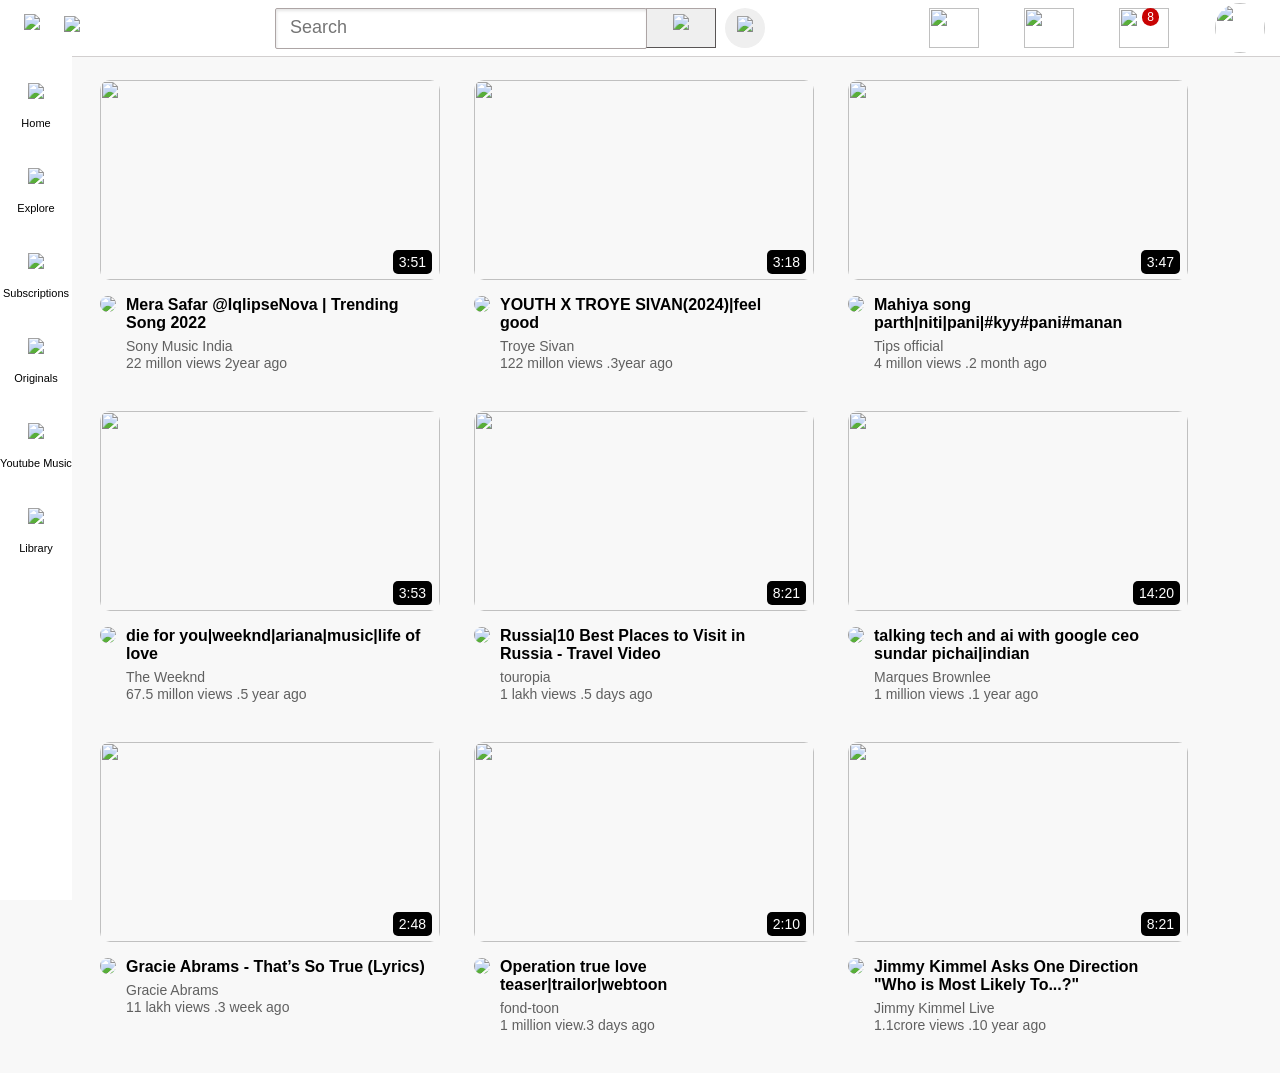
==== index.html @ d94f6aea "Rename index.html. to index.html" ====
<!DOCTYPE html>
<html>

<head>
  <title>jayshree/youtube</title>

  <link rel="stylesheet" href="youtube.css">
  <style>
    .link-video {
      color: black;
      text-decoration: none;
    }
  </style>
</head>

<body style="margin:0;
     padding-top: 80px;
     padding-left: 100px;
     padding-right: -5px;
     background-color: rgb(248, 248, 248)">
  <div class="header">
    <div class="left-header" style=";
    display: flex;
    align-items: center;">
      <img class="hamburger" src="icons/hamburger-menu.svg">
      <img class="youtube-logo" src="icons/youtube-logo.svg">
    </div>
    <div class="middle-header " style="flex: 1;">
      <input class="search-box" type="text" placeholder="Search">
      <button class="search-youbox">
        <img style="height: 28px;" src="icons/search you.svg">
        <div class="tooltip">Search</div>
      </button>
      <button class="voice-button">
        <img class="voice-icon" src="icons/voice-search-icon.svg">
        <div class="tooltip">Search with your voice</div>
      </button>
    </div>
    <div class="right-header" style="width:350px;
     display: flex;
     justify-content: space-between;
    flex-shrink: 0;
     align-items: center;
     margin-right: 0px;">
      <div class="upload-icon">
        <img class="get-button" src="icons/upload.svg">
        <div class="tooltip">Create</div>
      </div>
      <div class="app-icon">
        <img class="apps-button" src="icons/youtube-apps.svg">
        <div class="tooltip">Youtube apps</div>
      </div>
      <div class="noti-div">
        <img class="notification-button" src="icons/notifications.svg">
        <div class="num-noti-div">
          8
        </div>
        <div class="tooltip">Notifications</div>

      </div>
      <img class="id-pic" src="thumbnail/cat2.jpg">
    </div>

  </div>
  <div class="sidebar-hi">
    <div class="sidebar-box">
      <img src="icons/home.svg">
      <div class="sidebar-icon-content">Home</div>
    </div>
    <div class="sidebar-box">
      <img src="icons/explore.svg">
      <div class="sidebar-icon-content">Explore</div>

    </div>
    <div class="sidebar-box">
      <img src="icons/subscriptions.svg">
      <div class="sidebar-icon-content">Subscriptions</div>
    </div>
    <div class="sidebar-box">
      <img src="icons/originals.svg">
      <div class="sidebar-icon-content">Originals</div>

    </div>
    <div class="sidebar-box">
      <img src="icons/youtube-music.svg">
      <div class="sidebar-icon-content">Youtube Music</div>

    </div>
    <div class="sidebar-box">
      <img src="icons/library.svg">
      <div class="sidebar-icon-content">Library</div>

    </div>

  </div>

  <div class="video-grid">
    <div class="video">
      <div class="thumnail-side">
        <a class="link-video" href="https://www.youtube.com/watch?v=aYLJnasivzI&list=RDaYLJnasivzI&start_radio=1">
          <img class="thumnail-pic" src="thumbnail/merasafar.jpeg">
        </a>
        <div class="time-side">
          3:51
        </div>
      </div>
      <div class="learn">
        <div class="profile">
          <a href="https://www.youtube.com/@SonyMusicIndia">
            <img class=" profile-picture" src="profiles/soney.jpeg">
          </a>
        </div>
        <div class="content">
          <p class="video-preview">
            <a class="link-video"
              href="https://www.youtube.com/watch?v=aYLJnasivzI&list=RDaYLJnasivzI&start_radio=1">Mera Safar
              @IqlipseNova | Trending Song 2022
            </a>
          </p>
          <p class="owner">
            Sony Music India
          </p>
          <p class="views">
            22 millon views 2year ago
          </p>
        </div>
      </div>
    </div>

    <div class="video">
      <div class="thumnail-side">
        <a class="link-video" href="https://www.youtube.com/watch?v=XYAghEq5Lfw">
          <img class="thumnail-pic" src="thumbnail/trovye sivan.jpeg">
        </a>
        <div class="time-side">
          3:18
        </div>
      </div>
      <div class="learn">
        <div class="profile">
          <a href="https://www.youtube.com/channel/UCWcrr8Q9INGNp-PTCLTzc8Q">
            <img class=" profile-picture" src="profiles/profie1.jpeg"></a>
        </div>
        <div class="content">
          <p class="video-preview">
            <a class="link-video" href="https://www.youtube.com/watch?v=XYAghEq5Lfw">
              YOUTH X TROYE SIVAN(2024)|feel good
            </a>
          </p>
          <p class="owner">
            Troye Sivan
          </p>
          <p class="views">
            122 millon views .3year ago
          </p>
        </div>
      </div>


    </div>

    <div class="video">
      <div class="thumnail-side">
        <a class="link-video" href="https://www.youtube.com/watch?v=uImq3qjdFd4">
          <img class="thumnail-pic" src="thumbnail/mahiya.jpeg">
        </a>
        <div class="time-side">
          3:47
        </div>
      </div>
      <div class="learn">
        <div class="profile">
          <a href="https://www.youtube.com/@tipsofficial">
            <img class=" profile-picture" src="profiles/tips.jpeg"></a>
        </div>
        <div class="content">
          <p class="video-preview">
            <a class="link-video" href="https://www.youtube.com/watch?v=uImq3qjdFd4">
              Mahiya song parth|niti|pani|#kyy#pani#manan
            </a>
          </p>
          <p class="owner">
            Tips official
          </p>
          <p class="views">
            4 millon views .2 month ago
          </p>
        </div>
      </div>


    </div>
  </div>
  <div class="video">
    <div class="thumnail-side">
      <a class="link-video" href="https://www.youtube.com/watch?v=YQ-qToZUybM">
        <img class="thumnail-pic" src="thumbnail/dieforyou.jpg">
      </a>
      <div class="time-side">
        3:53
      </div>
    </div>
    <div class="learn">
      <div class="profile">
        <a href="https://www.youtube.com/channel/UC0WP5P-ufpRfjbNrmOWwLBQ">
          <img class=" profile-picture" src="profiles/weekend.jpeg">
        </a>
      </div>
      <div class="content">
        <p class="video-preview">
          <a class="link-video" href="https://www.youtube.com/watch?v=YQ-qToZUybM">
            die for you|weeknd|ariana|music|life of love</a>
        </p>
        <p class="owner">
          The Weeknd
        </p>
        <p class="views">
          67.5 millon views .5 year ago
        </p>
      </div>
    </div>


  </div>
  </div>

  <div class="video">
    <div class="thumnail-side">
      <a class="link-video" href="https://www.youtube.com/watch?v=YrNxPr4PKQo">
        <img class="thumnail-pic" src="thumbnail/russia.jpeg">
        <div class="time-side">
          8:21
        </div>
    </div>
    <div class="learn">
      <div class="profile">
        <a href="https://www.youtube.com/@touropia">
          <img class=" profile-picture" src="profiles/rome.jpeg"></a>
      </div>
      <div class="content">
        <p class="video-preview">
          <a class="link-video" href="https://www.youtube.com/watch?v=YrNxPr4PKQo">
            Russia|10 Best Places to Visit in Russia - Travel Video</a>
        </p>
        <p class="owner">
          touropia
        </p>
        <p class="views">
          1 lakh views .5 days ago
        </p>
      </div>
    </div>
  </div>
  </div>
  <div class="video">
    <div class="thumnail-side">
      <a class="link-video" href="https://www.youtube.com/watch?v=n2RNcPRtAiY">
        <img class="thumnail-pic" src="thumbnail/sundarpi.webp">
      </a>
      <div class="time-side">
        14:20

      </div>
    </div>
    <div class="learn">
      <div class="profile">
        <a href="https://www.youtube.com/@mkbhd">
          <img class=" profile-picture" src="profiles/marques.jpeg">
        </a>
      </div>
      <div class="content">
        <p class="video-preview">
          <a class="link-video" href="https://www.youtube.com/watch?v=n2RNcPRtAiY">
            talking tech and ai with google ceo sundar pichai|indian</a>

        </p>
        <p class="owner">
          Marques Brownlee
        </p>
        <p class="views">
          1 million views .1 year ago
        </p>
      </div>
    </div>
  </div>
  </div>
  </div>
  <div class="video">
    <div class="thumnail-side">
      <a class="link-video" href="https://www.youtube.com/watch?v=9zctVgA2ZkY">
        <img class=" thumnail-pic" src="thumbnail/thatstrue.jpeg"></a>
      <div class="time-side">
        2:48
      </div>
    </div>
    <div class="learn">
      <div class="profile">
        <a href="https://www.youtube.com/channel/UCwXDwwxNVRXPcPk7ABkakdA">
          <img class=" profile-picture" src="profiles/truepic.jpeg"></a>
      </div>
      <div class="content">
        <p class="video-preview">
          <a class="link-video" href="https://www.youtube.com/watch?v=9zctVgA2ZkY">
            Gracie Abrams - That’s So True (Lyrics)</a>
        </p>
        <p class="owner">
          Gracie Abrams
        </p>
        <p class="views">
          11 lakh views .3 week ago
        </p>
      </div>
    </div>
  </div>
  </div>
  <div class="video">
    <div class="thumnail-side">
      <a class="link-video" href="https://www.youtube.com/watch?v=WqrXylZC1c0">
        <img class="thumnail-pic" src="thumbnail/webtoon.jpeg"></a>
      <div class="time-side">
        2:10
      </div>
    </div>
    <div class="learn">
      <div class="profile">
        <a href="https://www.youtube.com/@MalleableTimeline">
          <img class=" profile-picture" src="profiles/anime.jpeg"></a>
      </div>
      <div class="content">
        <p class="video-preview">
          <a class="link-video" href="https://www.youtube.com/watch?v=WqrXylZC1c0">
            Operation true love teaser|trailor|webtoon</a>
        </p>
        <p class="owner">
          fond-toon
        </p>
        <p class="views">
          1 million view.3 days ago
        </p>
      </div>
    </div>
  </div>
  </div>
  <div class="video">
    <div class="thumnail-side">
      <a class="link-video" href="https://www.youtube.com/watch?v=4bzuMm0VN2o">
        <img class="thumnail-pic" src="thumbnail/onedir.jpeg"></a>
      <div class="time-side">
        8:21
      </div>
    </div>
    <div class="learn">
      <div class="profile">
        <a href="https://www.youtube.com/@JimmyKimmelLive">
          <img class=" profile-picture" src="profiles/jimmy.jpeg"></a>
      </div>
      <div class="content">
        <p class="video-preview">
          <a class="link-video" href="https://www.youtube.com/watch?v=4bzuMm0VN2o">
            Jimmy Kimmel Asks One Direction "Who is Most Likely To...?"</a>
        </p>
        <p class="owner">
          Jimmy Kimmel Live
        </p>
        <p class="views">
          1.1crore views .10 year ago
        </p>
      </div>
    </div>
  </div>
  </div>
---- youtube.css ----
.p {
  margin-top: 0px;
  margin-bottom: 0px;
}


.search-box {
  display: block;
  height: 37px;
  width: 0;
  flex: 1;
  border-radius: 2px;
  border-color: rgb(173, 165, 165);
  border-width: 1px;
  padding-left: 14px;
  border-style: solid;
  padding-right: 14px;
  box-shadow: inset 1px 2px 3px rgba(0, 0, 0, 0.1);
}

.search-box::placeholder {

  font-family: Arial, Helvetica, sans-serif;
  font-size: 18px;
}

.thumnail-pic {
  display: inline-block;
  width: 100%;
  height: 200px;
  border-radius: 10px;
  transition: border-radius 0.4s;
}

.thumnail-pic:hover {
  border-radius: 1px;
}

.video-preview {
  font-family: Arial;
  font-size: medium;
  font-weight: bold;
  width: 300px;
  margin-top: 0px;

}

.video {
  display: inline-block;
  margin-right: 30px;
  vertical-align: top;
  margin-bottom: 40px;
  width: 340px;
  cursor: pointer;
}

.profile {
  display: inline-block;
  vertical-align: top;
}

.content {
  display: inline-block;
  padding-left: 10px;
}

.profile-picture {
  width: 46px;
  border-radius: 38px;
}

.learn {
  margin-top: 12px;
  display: flex;
  flex-direction: row;


}


.owner {
  font-size: 14px;
  font-family: Arial;
  color: rgb(96, 96, 96);
  margin-top: -10px;
  margin-bottom: 1px;
}

.views {
  font-size: 14px;
  font-family: Arial;
  color: rgb(96, 96, 96);
  margin-top: 0px;
  margin-bottom: 0px;
}
}

.owner {
  margin-bottom: 4px;
}

.header {
  display: flex;
  flex-direction: row;
  height: 56px;
  justify-content: space-between;
  margin-bottom: 20px;
  position: fixed;
  top: 0;
  left: 0;
  right: 0;
  background-color: white;
  border-bottom-width: 1px;
  border-bottom-color: rgb(210, 207, 207);
  border-bottom-style: solid;
  z-index: 100;
  flex: 1;
}

.middle-header {
  margin-left: 70px;
  margin-right: 30px;
  max-width: 500px;
  display: flex;
  align-items: center;
  justify-content: center;
}

.sidebar-hi {
  background-color: white;
  position: fixed;
  top: 56px;
  bottom: 0px;
  left: 0px;
  width: 72px;
  z-index: 200;
  padding-top: 7px;


}

.hamburger {
  height: 28px;
  margin-left: 24px;
  margin-right: 24px;
}

.youtube-logo {
  height: 24px;
}

.search-youbox,
.voice-button,
.upload-icon,
.app-icon,
.noti-div {
  height: 40px;
  width: 70px;
  border-width: 1px;
  border-color: rgb(173, 165, 165);
  margin-left: -1px;
  margin-right: 10px;
  position: relative;
  display: flex;
  justify-content: center;
  align-items: center;
}

.search-youbox .tooltip,
.voice-button .tooltip,
.upload-icon .tooltip,
.app-icon .tooltip,
.noti-div .tooltip {
  position: absolute;
  bottom: -33px;
  background-color: rgb(120, 119, 119);
  color: white;
  font-size: 14px;
  font-family: Arial, Helvetica, sans-serif;
  border-radius: 4px;
  padding-left: 8px;
  padding-right: 8px;
  padding-top: 6px;
  padding-bottom: 6px;
  opacity: 0;
  pointer-events: none;
  white-space: nowrap;
}

.search-youbox:hover .tooltip,
.voice-button:hover .tooltip,
.upload-icon:hover .tooltip,
.app-icon:hover .tooltip,
.noti-div:hover .tooltip {
  opacity: 1;
}

.voice-button {
  height: 40px;
  width: 40px;
  border-radius: 20px;
  border: none;
}

.voice-icon {
  height: 28px;
  margin-top: 4px;
}

.get-button {
  height: 40px;
  width: 50px;
  margin-right: 20px;
  border: none;
}

.apps-button {
  height: 40px;
  width: 50px;
  margin-right: 20px;

}

.notification-button {
  height: 40px;
  width: 50px;
  margin-right: 20px;


}

.id-pic {
  height: 50px;
  width: 50px;
  border-radius: 25px;
  margin-right: 15px;
}

.thumnail-side {
  position: relative;
}

.time-side {
  position: absolute;
  background-color: black;
  color: white;
  border-radius: 5px;
  bottom: 10px;
  right: 8px;
  font-family: Arial, Helvetica, sans-serif;
  font-size: 14px;
  font-weight: 500px;
  padding-left: 6px;
  padding-right: 6px;
  padding-top: 4px;
  padding-bottom: 4px;
}

.noti-div {
  position: relative;
}

.num-noti-div {
  position: absolute;
  background-color: rgb(201, 3, 3);
  color: white;
  top: 0px;
  right: 30px;
  padding-left: 5px;
  padding-right: 5px;
  padding-top: 2px;
  padding-bottom: 2px;
  font-size: 12px;
  font-family: Arial, Helvetica, sans-serif;
  border-radius: 16px;
}

.sidebar-box {
  height: 85px;
  background-color: white;
  display: flex;
  flex-direction: column;
  justify-content: center;
  align-items: center;
}

.sidebar-box:hover {
  background-color: lightgray;
  cursor: pointer;
}

.sidebar-box img {
  height: 30px;
}

.sidebar-icon-content {
  font-size: 11px;
  font-weight: 540;
  font-family: Arial, Helvetica, sans-serif;
  margin-top: 4px;
}
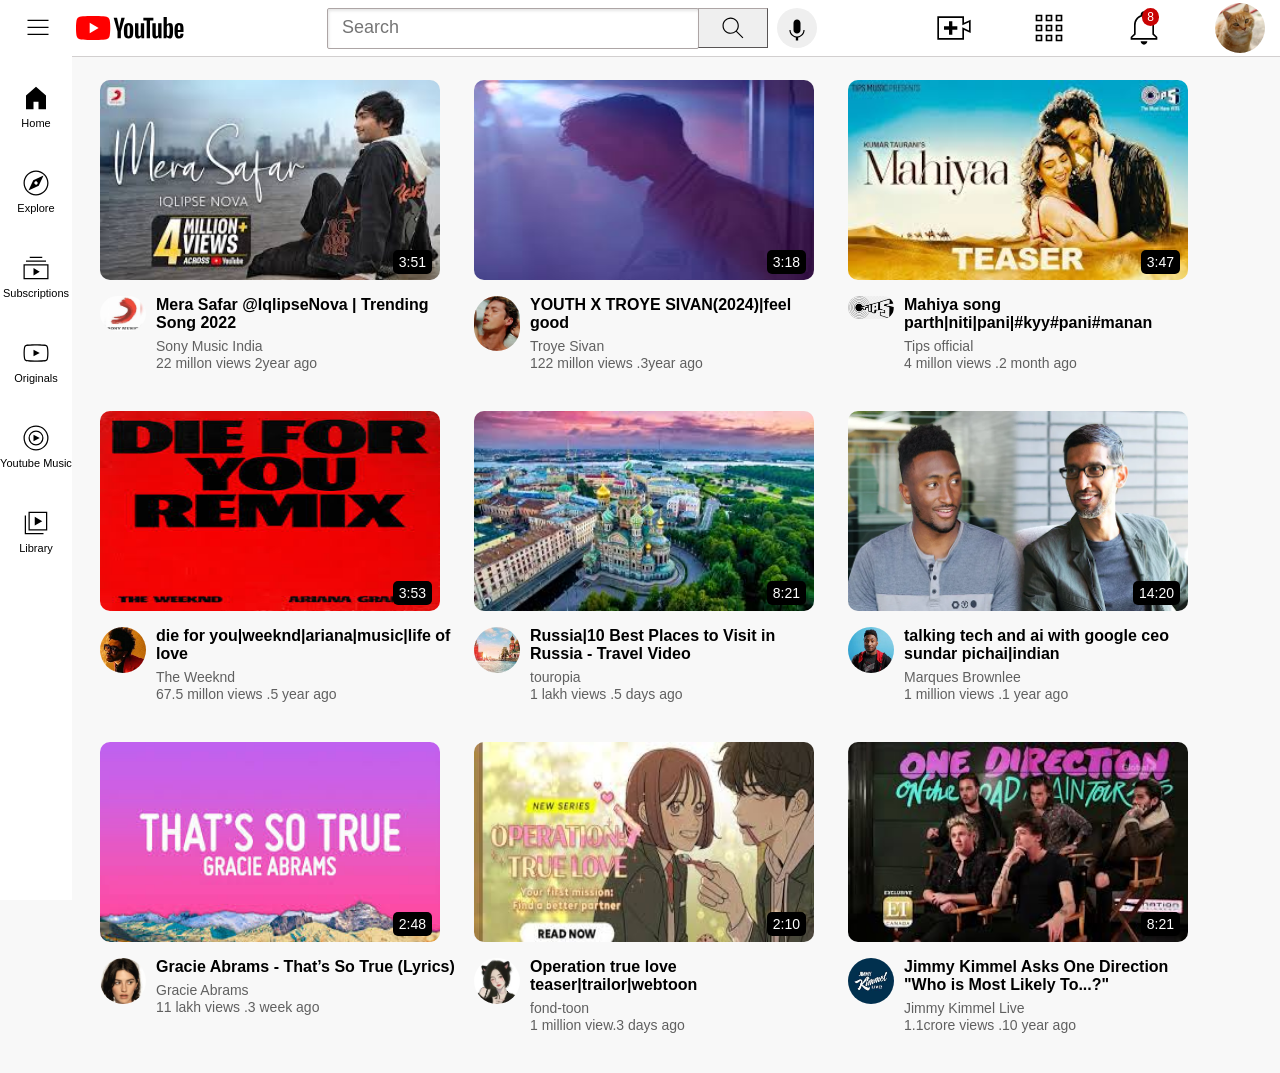
==== commit a142a9eb: "Rename index.html.html to index.html" ====
--- a/index.html
+++ b/index.html
@@ -1,371 +1,371 @@
-<!DOCTYPE html>
-<html>
-
-<head>
-  <title>jayshree/youtube</title>
-
-  <link rel="stylesheet" href="youtube.css">
-  <style>
-    .link-video {
-      color: black;
-      text-decoration: none;
-    }
-  </style>
-</head>
-
-<body style="margin:0;
-     padding-top: 80px;
-     padding-left: 100px;
-     padding-right: -5px;
-     background-color: rgb(248, 248, 248)">
-  <div class="header">
-    <div class="left-header" style=";
-    display: flex;
-    align-items: center;">
-      <img class="hamburger" src="icons/hamburger-menu.svg">
-      <img class="youtube-logo" src="icons/youtube-logo.svg">
-    </div>
-    <div class="middle-header " style="flex: 1;">
-      <input class="search-box" type="text" placeholder="Search">
-      <button class="search-youbox">
-        <img style="height: 28px;" src="icons/search you.svg">
-        <div class="tooltip">Search</div>
-      </button>
-      <button class="voice-button">
-        <img class="voice-icon" src="icons/voice-search-icon.svg">
-        <div class="tooltip">Search with your voice</div>
-      </button>
-    </div>
-    <div class="right-header" style="width:350px;
-     display: flex;
-     justify-content: space-between;
-    flex-shrink: 0;
-     align-items: center;
-     margin-right: 0px;">
-      <div class="upload-icon">
-        <img class="get-button" src="icons/upload.svg">
-        <div class="tooltip">Create</div>
-      </div>
-      <div class="app-icon">
-        <img class="apps-button" src="icons/youtube-apps.svg">
-        <div class="tooltip">Youtube apps</div>
-      </div>
-      <div class="noti-div">
-        <img class="notification-button" src="icons/notifications.svg">
-        <div class="num-noti-div">
-          8
-        </div>
-        <div class="tooltip">Notifications</div>
-
-      </div>
-      <img class="id-pic" src="thumbnail/cat2.jpg">
-    </div>
-
-  </div>
-  <div class="sidebar-hi">
-    <div class="sidebar-box">
-      <img src="icons/home.svg">
-      <div class="sidebar-icon-content">Home</div>
-    </div>
-    <div class="sidebar-box">
-      <img src="icons/explore.svg">
-      <div class="sidebar-icon-content">Explore</div>
-
-    </div>
-    <div class="sidebar-box">
-      <img src="icons/subscriptions.svg">
-      <div class="sidebar-icon-content">Subscriptions</div>
-    </div>
-    <div class="sidebar-box">
-      <img src="icons/originals.svg">
-      <div class="sidebar-icon-content">Originals</div>
-
-    </div>
-    <div class="sidebar-box">
-      <img src="icons/youtube-music.svg">
-      <div class="sidebar-icon-content">Youtube Music</div>
-
-    </div>
-    <div class="sidebar-box">
-      <img src="icons/library.svg">
-      <div class="sidebar-icon-content">Library</div>
-
-    </div>
-
-  </div>
-
-  <div class="video-grid">
-    <div class="video">
-      <div class="thumnail-side">
-        <a class="link-video" href="https://www.youtube.com/watch?v=aYLJnasivzI&list=RDaYLJnasivzI&start_radio=1">
-          <img class="thumnail-pic" src="thumbnail/merasafar.jpeg">
-        </a>
-        <div class="time-side">
-          3:51
-        </div>
-      </div>
-      <div class="learn">
-        <div class="profile">
-          <a href="https://www.youtube.com/@SonyMusicIndia">
-            <img class=" profile-picture" src="profiles/soney.jpeg">
-          </a>
-        </div>
-        <div class="content">
-          <p class="video-preview">
-            <a class="link-video"
-              href="https://www.youtube.com/watch?v=aYLJnasivzI&list=RDaYLJnasivzI&start_radio=1">Mera Safar
-              @IqlipseNova | Trending Song 2022
-            </a>
-          </p>
-          <p class="owner">
-            Sony Music India
-          </p>
-          <p class="views">
-            22 millon views 2year ago
-          </p>
-        </div>
-      </div>
-    </div>
-
-    <div class="video">
-      <div class="thumnail-side">
-        <a class="link-video" href="https://www.youtube.com/watch?v=XYAghEq5Lfw">
-          <img class="thumnail-pic" src="thumbnail/trovye sivan.jpeg">
-        </a>
-        <div class="time-side">
-          3:18
-        </div>
-      </div>
-      <div class="learn">
-        <div class="profile">
-          <a href="https://www.youtube.com/channel/UCWcrr8Q9INGNp-PTCLTzc8Q">
-            <img class=" profile-picture" src="profiles/profie1.jpeg"></a>
-        </div>
-        <div class="content">
-          <p class="video-preview">
-            <a class="link-video" href="https://www.youtube.com/watch?v=XYAghEq5Lfw">
-              YOUTH X TROYE SIVAN(2024)|feel good
-            </a>
-          </p>
-          <p class="owner">
-            Troye Sivan
-          </p>
-          <p class="views">
-            122 millon views .3year ago
-          </p>
-        </div>
-      </div>
-
-
-    </div>
-
-    <div class="video">
-      <div class="thumnail-side">
-        <a class="link-video" href="https://www.youtube.com/watch?v=uImq3qjdFd4">
-          <img class="thumnail-pic" src="thumbnail/mahiya.jpeg">
-        </a>
-        <div class="time-side">
-          3:47
-        </div>
-      </div>
-      <div class="learn">
-        <div class="profile">
-          <a href="https://www.youtube.com/@tipsofficial">
-            <img class=" profile-picture" src="profiles/tips.jpeg"></a>
-        </div>
-        <div class="content">
-          <p class="video-preview">
-            <a class="link-video" href="https://www.youtube.com/watch?v=uImq3qjdFd4">
-              Mahiya song parth|niti|pani|#kyy#pani#manan
-            </a>
-          </p>
-          <p class="owner">
-            Tips official
-          </p>
-          <p class="views">
-            4 millon views .2 month ago
-          </p>
-        </div>
-      </div>
-
-
-    </div>
-  </div>
-  <div class="video">
-    <div class="thumnail-side">
-      <a class="link-video" href="https://www.youtube.com/watch?v=YQ-qToZUybM">
-        <img class="thumnail-pic" src="thumbnail/dieforyou.jpg">
-      </a>
-      <div class="time-side">
-        3:53
-      </div>
-    </div>
-    <div class="learn">
-      <div class="profile">
-        <a href="https://www.youtube.com/channel/UC0WP5P-ufpRfjbNrmOWwLBQ">
-          <img class=" profile-picture" src="profiles/weekend.jpeg">
-        </a>
-      </div>
-      <div class="content">
-        <p class="video-preview">
-          <a class="link-video" href="https://www.youtube.com/watch?v=YQ-qToZUybM">
-            die for you|weeknd|ariana|music|life of love</a>
-        </p>
-        <p class="owner">
-          The Weeknd
-        </p>
-        <p class="views">
-          67.5 millon views .5 year ago
-        </p>
-      </div>
-    </div>
-
-
-  </div>
-  </div>
-
-  <div class="video">
-    <div class="thumnail-side">
-      <a class="link-video" href="https://www.youtube.com/watch?v=YrNxPr4PKQo">
-        <img class="thumnail-pic" src="thumbnail/russia.jpeg">
-        <div class="time-side">
-          8:21
-        </div>
-    </div>
-    <div class="learn">
-      <div class="profile">
-        <a href="https://www.youtube.com/@touropia">
-          <img class=" profile-picture" src="profiles/rome.jpeg"></a>
-      </div>
-      <div class="content">
-        <p class="video-preview">
-          <a class="link-video" href="https://www.youtube.com/watch?v=YrNxPr4PKQo">
-            Russia|10 Best Places to Visit in Russia - Travel Video</a>
-        </p>
-        <p class="owner">
-          touropia
-        </p>
-        <p class="views">
-          1 lakh views .5 days ago
-        </p>
-      </div>
-    </div>
-  </div>
-  </div>
-  <div class="video">
-    <div class="thumnail-side">
-      <a class="link-video" href="https://www.youtube.com/watch?v=n2RNcPRtAiY">
-        <img class="thumnail-pic" src="thumbnail/sundarpi.webp">
-      </a>
-      <div class="time-side">
-        14:20
-
-      </div>
-    </div>
-    <div class="learn">
-      <div class="profile">
-        <a href="https://www.youtube.com/@mkbhd">
-          <img class=" profile-picture" src="profiles/marques.jpeg">
-        </a>
-      </div>
-      <div class="content">
-        <p class="video-preview">
-          <a class="link-video" href="https://www.youtube.com/watch?v=n2RNcPRtAiY">
-            talking tech and ai with google ceo sundar pichai|indian</a>
-
-        </p>
-        <p class="owner">
-          Marques Brownlee
-        </p>
-        <p class="views">
-          1 million views .1 year ago
-        </p>
-      </div>
-    </div>
-  </div>
-  </div>
-  </div>
-  <div class="video">
-    <div class="thumnail-side">
-      <a class="link-video" href="https://www.youtube.com/watch?v=9zctVgA2ZkY">
-        <img class=" thumnail-pic" src="thumbnail/thatstrue.jpeg"></a>
-      <div class="time-side">
-        2:48
-      </div>
-    </div>
-    <div class="learn">
-      <div class="profile">
-        <a href="https://www.youtube.com/channel/UCwXDwwxNVRXPcPk7ABkakdA">
-          <img class=" profile-picture" src="profiles/truepic.jpeg"></a>
-      </div>
-      <div class="content">
-        <p class="video-preview">
-          <a class="link-video" href="https://www.youtube.com/watch?v=9zctVgA2ZkY">
-            Gracie Abrams - That’s So True (Lyrics)</a>
-        </p>
-        <p class="owner">
-          Gracie Abrams
-        </p>
-        <p class="views">
-          11 lakh views .3 week ago
-        </p>
-      </div>
-    </div>
-  </div>
-  </div>
-  <div class="video">
-    <div class="thumnail-side">
-      <a class="link-video" href="https://www.youtube.com/watch?v=WqrXylZC1c0">
-        <img class="thumnail-pic" src="thumbnail/webtoon.jpeg"></a>
-      <div class="time-side">
-        2:10
-      </div>
-    </div>
-    <div class="learn">
-      <div class="profile">
-        <a href="https://www.youtube.com/@MalleableTimeline">
-          <img class=" profile-picture" src="profiles/anime.jpeg"></a>
-      </div>
-      <div class="content">
-        <p class="video-preview">
-          <a class="link-video" href="https://www.youtube.com/watch?v=WqrXylZC1c0">
-            Operation true love teaser|trailor|webtoon</a>
-        </p>
-        <p class="owner">
-          fond-toon
-        </p>
-        <p class="views">
-          1 million view.3 days ago
-        </p>
-      </div>
-    </div>
-  </div>
-  </div>
-  <div class="video">
-    <div class="thumnail-side">
-      <a class="link-video" href="https://www.youtube.com/watch?v=4bzuMm0VN2o">
-        <img class="thumnail-pic" src="thumbnail/onedir.jpeg"></a>
-      <div class="time-side">
-        8:21
-      </div>
-    </div>
-    <div class="learn">
-      <div class="profile">
-        <a href="https://www.youtube.com/@JimmyKimmelLive">
-          <img class=" profile-picture" src="profiles/jimmy.jpeg"></a>
-      </div>
-      <div class="content">
-        <p class="video-preview">
-          <a class="link-video" href="https://www.youtube.com/watch?v=4bzuMm0VN2o">
-            Jimmy Kimmel Asks One Direction "Who is Most Likely To...?"</a>
-        </p>
-        <p class="owner">
-          Jimmy Kimmel Live
-        </p>
-        <p class="views">
-          1.1crore views .10 year ago
-        </p>
-      </div>
-    </div>
-  </div>
-  </div>
+<!DOCTYPE html>
+<html>
+
+<head>
+  <title>jayshree/youtube</title>
+
+  <link rel="stylesheet" href="youtube.css">
+  <style>
+    .link-video {
+      color: black;
+      text-decoration: none;
+    }
+  </style>
+</head>
+
+<body style="margin:0;
+     padding-top: 80px;
+     padding-left: 100px;
+     padding-right: -5px;
+     background-color: rgb(248, 248, 248)">
+  <div class="header">
+    <div class="left-header" style=";
+    display: flex;
+    align-items: center;">
+      <img class="hamburger" src="icons/hamburger-menu.svg">
+      <img class="youtube-logo" src="icons/youtube-logo.svg">
+    </div>
+    <div class="middle-header " style="flex: 1;">
+      <input class="search-box" type="text" placeholder="Search">
+      <button class="search-youbox">
+        <img style="height: 28px;" src="icons/search you.svg">
+        <div class="tooltip">Search</div>
+      </button>
+      <button class="voice-button">
+        <img class="voice-icon" src="icons/voice-search-icon.svg">
+        <div class="tooltip">Search with your voice</div>
+      </button>
+    </div>
+    <div class="right-header" style="width:350px;
+     display: flex;
+     justify-content: space-between;
+    flex-shrink: 0;
+     align-items: center;
+     margin-right: 0px;">
+      <div class="upload-icon">
+        <img class="get-button" src="icons/upload.svg">
+        <div class="tooltip">Create</div>
+      </div>
+      <div class="app-icon">
+        <img class="apps-button" src="icons/youtube-apps.svg">
+        <div class="tooltip">Youtube apps</div>
+      </div>
+      <div class="noti-div">
+        <img class="notification-button" src="icons/notifications.svg">
+        <div class="num-noti-div">
+          8
+        </div>
+        <div class="tooltip">Notifications</div>
+
+      </div>
+      <img class="id-pic" src="thumbnail/cat2.jpg">
+    </div>
+
+  </div>
+  <div class="sidebar-hi">
+    <div class="sidebar-box">
+      <img src="icons/home.svg">
+      <div class="sidebar-icon-content">Home</div>
+    </div>
+    <div class="sidebar-box">
+      <img src="icons/explore.svg">
+      <div class="sidebar-icon-content">Explore</div>
+
+    </div>
+    <div class="sidebar-box">
+      <img src="icons/subscriptions.svg">
+      <div class="sidebar-icon-content">Subscriptions</div>
+    </div>
+    <div class="sidebar-box">
+      <img src="icons/originals.svg">
+      <div class="sidebar-icon-content">Originals</div>
+
+    </div>
+    <div class="sidebar-box">
+      <img src="icons/youtube-music.svg">
+      <div class="sidebar-icon-content">Youtube Music</div>
+
+    </div>
+    <div class="sidebar-box">
+      <img src="icons/library.svg">
+      <div class="sidebar-icon-content">Library</div>
+
+    </div>
+
+  </div>
+
+  <div class="video-grid">
+    <div class="video">
+      <div class="thumnail-side">
+        <a class="link-video" href="https://www.youtube.com/watch?v=aYLJnasivzI&list=RDaYLJnasivzI&start_radio=1">
+          <img class="thumnail-pic" src="thumbnail/merasafar.jpeg">
+        </a>
+        <div class="time-side">
+          3:51
+        </div>
+      </div>
+      <div class="learn">
+        <div class="profile">
+          <a href="https://www.youtube.com/@SonyMusicIndia">
+            <img class=" profile-picture" src="profiles/soney.jpeg">
+          </a>
+        </div>
+        <div class="content">
+          <p class="video-preview">
+            <a class="link-video"
+              href="https://www.youtube.com/watch?v=aYLJnasivzI&list=RDaYLJnasivzI&start_radio=1">Mera Safar
+              @IqlipseNova | Trending Song 2022
+            </a>
+          </p>
+          <p class="owner">
+            Sony Music India
+          </p>
+          <p class="views">
+            22 millon views 2year ago
+          </p>
+        </div>
+      </div>
+    </div>
+
+    <div class="video">
+      <div class="thumnail-side">
+        <a class="link-video" href="https://www.youtube.com/watch?v=XYAghEq5Lfw">
+          <img class="thumnail-pic" src="thumbnail/trovye sivan.jpeg">
+        </a>
+        <div class="time-side">
+          3:18
+        </div>
+      </div>
+      <div class="learn">
+        <div class="profile">
+          <a href="https://www.youtube.com/channel/UCWcrr8Q9INGNp-PTCLTzc8Q">
+            <img class=" profile-picture" src="profiles/profie1.jpeg"></a>
+        </div>
+        <div class="content">
+          <p class="video-preview">
+            <a class="link-video" href="https://www.youtube.com/watch?v=XYAghEq5Lfw">
+              YOUTH X TROYE SIVAN(2024)|feel good
+            </a>
+          </p>
+          <p class="owner">
+            Troye Sivan
+          </p>
+          <p class="views">
+            122 millon views .3year ago
+          </p>
+        </div>
+      </div>
+
+
+    </div>
+
+    <div class="video">
+      <div class="thumnail-side">
+        <a class="link-video" href="https://www.youtube.com/watch?v=uImq3qjdFd4">
+          <img class="thumnail-pic" src="thumbnail/mahiya.jpeg">
+        </a>
+        <div class="time-side">
+          3:47
+        </div>
+      </div>
+      <div class="learn">
+        <div class="profile">
+          <a href="https://www.youtube.com/@tipsofficial">
+            <img class=" profile-picture" src="profiles/tips.jpeg"></a>
+        </div>
+        <div class="content">
+          <p class="video-preview">
+            <a class="link-video" href="https://www.youtube.com/watch?v=uImq3qjdFd4">
+              Mahiya song parth|niti|pani|#kyy#pani#manan
+            </a>
+          </p>
+          <p class="owner">
+            Tips official
+          </p>
+          <p class="views">
+            4 millon views .2 month ago
+          </p>
+        </div>
+      </div>
+
+
+    </div>
+  </div>
+  <div class="video">
+    <div class="thumnail-side">
+      <a class="link-video" href="https://www.youtube.com/watch?v=YQ-qToZUybM">
+        <img class="thumnail-pic" src="thumbnail/dieforyou.jpg">
+      </a>
+      <div class="time-side">
+        3:53
+      </div>
+    </div>
+    <div class="learn">
+      <div class="profile">
+        <a href="https://www.youtube.com/channel/UC0WP5P-ufpRfjbNrmOWwLBQ">
+          <img class=" profile-picture" src="profiles/weekend.jpeg">
+        </a>
+      </div>
+      <div class="content">
+        <p class="video-preview">
+          <a class="link-video" href="https://www.youtube.com/watch?v=YQ-qToZUybM">
+            die for you|weeknd|ariana|music|life of love</a>
+        </p>
+        <p class="owner">
+          The Weeknd
+        </p>
+        <p class="views">
+          67.5 millon views .5 year ago
+        </p>
+      </div>
+    </div>
+
+
+  </div>
+  </div>
+
+  <div class="video">
+    <div class="thumnail-side">
+      <a class="link-video" href="https://www.youtube.com/watch?v=YrNxPr4PKQo">
+        <img class="thumnail-pic" src="thumbnail/russia.jpeg">
+        <div class="time-side">
+          8:21
+        </div>
+    </div>
+    <div class="learn">
+      <div class="profile">
+        <a href="https://www.youtube.com/@touropia">
+          <img class=" profile-picture" src="profiles/rome.jpeg"></a>
+      </div>
+      <div class="content">
+        <p class="video-preview">
+          <a class="link-video" href="https://www.youtube.com/watch?v=YrNxPr4PKQo">
+            Russia|10 Best Places to Visit in Russia - Travel Video</a>
+        </p>
+        <p class="owner">
+          touropia
+        </p>
+        <p class="views">
+          1 lakh views .5 days ago
+        </p>
+      </div>
+    </div>
+  </div>
+  </div>
+  <div class="video">
+    <div class="thumnail-side">
+      <a class="link-video" href="https://www.youtube.com/watch?v=n2RNcPRtAiY">
+        <img class="thumnail-pic" src="thumbnail/sundarpi.webp">
+      </a>
+      <div class="time-side">
+        14:20
+
+      </div>
+    </div>
+    <div class="learn">
+      <div class="profile">
+        <a href="https://www.youtube.com/@mkbhd">
+          <img class=" profile-picture" src="profiles/marques.jpeg">
+        </a>
+      </div>
+      <div class="content">
+        <p class="video-preview">
+          <a class="link-video" href="https://www.youtube.com/watch?v=n2RNcPRtAiY">
+            talking tech and ai with google ceo sundar pichai|indian</a>
+
+        </p>
+        <p class="owner">
+          Marques Brownlee
+        </p>
+        <p class="views">
+          1 million views .1 year ago
+        </p>
+      </div>
+    </div>
+  </div>
+  </div>
+  </div>
+  <div class="video">
+    <div class="thumnail-side">
+      <a class="link-video" href="https://www.youtube.com/watch?v=9zctVgA2ZkY">
+        <img class=" thumnail-pic" src="thumbnail/thatstrue.jpeg"></a>
+      <div class="time-side">
+        2:48
+      </div>
+    </div>
+    <div class="learn">
+      <div class="profile">
+        <a href="https://www.youtube.com/channel/UCwXDwwxNVRXPcPk7ABkakdA">
+          <img class=" profile-picture" src="profiles/truepic.jpeg"></a>
+      </div>
+      <div class="content">
+        <p class="video-preview">
+          <a class="link-video" href="https://www.youtube.com/watch?v=9zctVgA2ZkY">
+            Gracie Abrams - That’s So True (Lyrics)</a>
+        </p>
+        <p class="owner">
+          Gracie Abrams
+        </p>
+        <p class="views">
+          11 lakh views .3 week ago
+        </p>
+      </div>
+    </div>
+  </div>
+  </div>
+  <div class="video">
+    <div class="thumnail-side">
+      <a class="link-video" href="https://www.youtube.com/watch?v=WqrXylZC1c0">
+        <img class="thumnail-pic" src="thumbnail/webtoon.jpeg"></a>
+      <div class="time-side">
+        2:10
+      </div>
+    </div>
+    <div class="learn">
+      <div class="profile">
+        <a href="https://www.youtube.com/@MalleableTimeline">
+          <img class=" profile-picture" src="profiles/anime.jpeg"></a>
+      </div>
+      <div class="content">
+        <p class="video-preview">
+          <a class="link-video" href="https://www.youtube.com/watch?v=WqrXylZC1c0">
+            Operation true love teaser|trailor|webtoon</a>
+        </p>
+        <p class="owner">
+          fond-toon
+        </p>
+        <p class="views">
+          1 million view.3 days ago
+        </p>
+      </div>
+    </div>
+  </div>
+  </div>
+  <div class="video">
+    <div class="thumnail-side">
+      <a class="link-video" href="https://www.youtube.com/watch?v=4bzuMm0VN2o">
+        <img class="thumnail-pic" src="thumbnail/onedir.jpeg"></a>
+      <div class="time-side">
+        8:21
+      </div>
+    </div>
+    <div class="learn">
+      <div class="profile">
+        <a href="https://www.youtube.com/@JimmyKimmelLive">
+          <img class=" profile-picture" src="profiles/jimmy.jpeg"></a>
+      </div>
+      <div class="content">
+        <p class="video-preview">
+          <a class="link-video" href="https://www.youtube.com/watch?v=4bzuMm0VN2o">
+            Jimmy Kimmel Asks One Direction "Who is Most Likely To...?"</a>
+        </p>
+        <p class="owner">
+          Jimmy Kimmel Live
+        </p>
+        <p class="views">
+          1.1crore views .10 year ago
+        </p>
+      </div>
+    </div>
+  </div>
+  </div>
--- a/youtube.css
+++ b/youtube.css
@@ -1,301 +1,301 @@
-.p {
-  margin-top: 0px;
-  margin-bottom: 0px;
-}
-
-
-.search-box {
-  display: block;
-  height: 37px;
-  width: 0;
-  flex: 1;
-  border-radius: 2px;
-  border-color: rgb(173, 165, 165);
-  border-width: 1px;
-  padding-left: 14px;
-  border-style: solid;
-  padding-right: 14px;
-  box-shadow: inset 1px 2px 3px rgba(0, 0, 0, 0.1);
-}
-
-.search-box::placeholder {
-
-  font-family: Arial, Helvetica, sans-serif;
-  font-size: 18px;
-}
-
-.thumnail-pic {
-  display: inline-block;
-  width: 100%;
-  height: 200px;
-  border-radius: 10px;
-  transition: border-radius 0.4s;
-}
-
-.thumnail-pic:hover {
-  border-radius: 1px;
-}
-
-.video-preview {
-  font-family: Arial;
-  font-size: medium;
-  font-weight: bold;
-  width: 300px;
-  margin-top: 0px;
-
-}
-
-.video {
-  display: inline-block;
-  margin-right: 30px;
-  vertical-align: top;
-  margin-bottom: 40px;
-  width: 340px;
-  cursor: pointer;
-}
-
-.profile {
-  display: inline-block;
-  vertical-align: top;
-}
-
-.content {
-  display: inline-block;
-  padding-left: 10px;
-}
-
-.profile-picture {
-  width: 46px;
-  border-radius: 38px;
-}
-
-.learn {
-  margin-top: 12px;
-  display: flex;
-  flex-direction: row;
-
-
-}
-
-
-.owner {
-  font-size: 14px;
-  font-family: Arial;
-  color: rgb(96, 96, 96);
-  margin-top: -10px;
-  margin-bottom: 1px;
-}
-
-.views {
-  font-size: 14px;
-  font-family: Arial;
-  color: rgb(96, 96, 96);
-  margin-top: 0px;
-  margin-bottom: 0px;
-}
-}
-
-.owner {
-  margin-bottom: 4px;
-}
-
-.header {
-  display: flex;
-  flex-direction: row;
-  height: 56px;
-  justify-content: space-between;
-  margin-bottom: 20px;
-  position: fixed;
-  top: 0;
-  left: 0;
-  right: 0;
-  background-color: white;
-  border-bottom-width: 1px;
-  border-bottom-color: rgb(210, 207, 207);
-  border-bottom-style: solid;
-  z-index: 100;
-  flex: 1;
-}
-
-.middle-header {
-  margin-left: 70px;
-  margin-right: 30px;
-  max-width: 500px;
-  display: flex;
-  align-items: center;
-  justify-content: center;
-}
-
-.sidebar-hi {
-  background-color: white;
-  position: fixed;
-  top: 56px;
-  bottom: 0px;
-  left: 0px;
-  width: 72px;
-  z-index: 200;
-  padding-top: 7px;
-
-
-}
-
-.hamburger {
-  height: 28px;
-  margin-left: 24px;
-  margin-right: 24px;
-}
-
-.youtube-logo {
-  height: 24px;
-}
-
-.search-youbox,
-.voice-button,
-.upload-icon,
-.app-icon,
-.noti-div {
-  height: 40px;
-  width: 70px;
-  border-width: 1px;
-  border-color: rgb(173, 165, 165);
-  margin-left: -1px;
-  margin-right: 10px;
-  position: relative;
-  display: flex;
-  justify-content: center;
-  align-items: center;
-}
-
-.search-youbox .tooltip,
-.voice-button .tooltip,
-.upload-icon .tooltip,
-.app-icon .tooltip,
-.noti-div .tooltip {
-  position: absolute;
-  bottom: -33px;
-  background-color: rgb(120, 119, 119);
-  color: white;
-  font-size: 14px;
-  font-family: Arial, Helvetica, sans-serif;
-  border-radius: 4px;
-  padding-left: 8px;
-  padding-right: 8px;
-  padding-top: 6px;
-  padding-bottom: 6px;
-  opacity: 0;
-  pointer-events: none;
-  white-space: nowrap;
-}
-
-.search-youbox:hover .tooltip,
-.voice-button:hover .tooltip,
-.upload-icon:hover .tooltip,
-.app-icon:hover .tooltip,
-.noti-div:hover .tooltip {
-  opacity: 1;
-}
-
-.voice-button {
-  height: 40px;
-  width: 40px;
-  border-radius: 20px;
-  border: none;
-}
-
-.voice-icon {
-  height: 28px;
-  margin-top: 4px;
-}
-
-.get-button {
-  height: 40px;
-  width: 50px;
-  margin-right: 20px;
-  border: none;
-}
-
-.apps-button {
-  height: 40px;
-  width: 50px;
-  margin-right: 20px;
-
-}
-
-.notification-button {
-  height: 40px;
-  width: 50px;
-  margin-right: 20px;
-
-
-}
-
-.id-pic {
-  height: 50px;
-  width: 50px;
-  border-radius: 25px;
-  margin-right: 15px;
-}
-
-.thumnail-side {
-  position: relative;
-}
-
-.time-side {
-  position: absolute;
-  background-color: black;
-  color: white;
-  border-radius: 5px;
-  bottom: 10px;
-  right: 8px;
-  font-family: Arial, Helvetica, sans-serif;
-  font-size: 14px;
-  font-weight: 500px;
-  padding-left: 6px;
-  padding-right: 6px;
-  padding-top: 4px;
-  padding-bottom: 4px;
-}
-
-.noti-div {
-  position: relative;
-}
-
-.num-noti-div {
-  position: absolute;
-  background-color: rgb(201, 3, 3);
-  color: white;
-  top: 0px;
-  right: 30px;
-  padding-left: 5px;
-  padding-right: 5px;
-  padding-top: 2px;
-  padding-bottom: 2px;
-  font-size: 12px;
-  font-family: Arial, Helvetica, sans-serif;
-  border-radius: 16px;
-}
-
-.sidebar-box {
-  height: 85px;
-  background-color: white;
-  display: flex;
-  flex-direction: column;
-  justify-content: center;
-  align-items: center;
-}
-
-.sidebar-box:hover {
-  background-color: lightgray;
-  cursor: pointer;
-}
-
-.sidebar-box img {
-  height: 30px;
-}
-
-.sidebar-icon-content {
-  font-size: 11px;
-  font-weight: 540;
-  font-family: Arial, Helvetica, sans-serif;
-  margin-top: 4px;
+.p {
+  margin-top: 0px;
+  margin-bottom: 0px;
+}
+
+
+.search-box {
+  display: block;
+  height: 37px;
+  width: 0;
+  flex: 1;
+  border-radius: 2px;
+  border-color: rgb(173, 165, 165);
+  border-width: 1px;
+  padding-left: 14px;
+  border-style: solid;
+  padding-right: 14px;
+  box-shadow: inset 1px 2px 3px rgba(0, 0, 0, 0.1);
+}
+
+.search-box::placeholder {
+
+  font-family: Arial, Helvetica, sans-serif;
+  font-size: 18px;
+}
+
+.thumnail-pic {
+  display: inline-block;
+  width: 100%;
+  height: 200px;
+  border-radius: 10px;
+  transition: border-radius 0.4s;
+}
+
+.thumnail-pic:hover {
+  border-radius: 1px;
+}
+
+.video-preview {
+  font-family: Arial;
+  font-size: medium;
+  font-weight: bold;
+  width: 300px;
+  margin-top: 0px;
+
+}
+
+.video {
+  display: inline-block;
+  margin-right: 30px;
+  vertical-align: top;
+  margin-bottom: 40px;
+  width: 340px;
+  cursor: pointer;
+}
+
+.profile {
+  display: inline-block;
+  vertical-align: top;
+}
+
+.content {
+  display: inline-block;
+  padding-left: 10px;
+}
+
+.profile-picture {
+  width: 46px;
+  border-radius: 38px;
+}
+
+.learn {
+  margin-top: 12px;
+  display: flex;
+  flex-direction: row;
+
+
+}
+
+
+.owner {
+  font-size: 14px;
+  font-family: Arial;
+  color: rgb(96, 96, 96);
+  margin-top: -10px;
+  margin-bottom: 1px;
+}
+
+.views {
+  font-size: 14px;
+  font-family: Arial;
+  color: rgb(96, 96, 96);
+  margin-top: 0px;
+  margin-bottom: 0px;
+}
+}
+
+.owner {
+  margin-bottom: 4px;
+}
+
+.header {
+  display: flex;
+  flex-direction: row;
+  height: 56px;
+  justify-content: space-between;
+  margin-bottom: 20px;
+  position: fixed;
+  top: 0;
+  left: 0;
+  right: 0;
+  background-color: white;
+  border-bottom-width: 1px;
+  border-bottom-color: rgb(210, 207, 207);
+  border-bottom-style: solid;
+  z-index: 100;
+  flex: 1;
+}
+
+.middle-header {
+  margin-left: 70px;
+  margin-right: 30px;
+  max-width: 500px;
+  display: flex;
+  align-items: center;
+  justify-content: center;
+}
+
+.sidebar-hi {
+  background-color: white;
+  position: fixed;
+  top: 56px;
+  bottom: 0px;
+  left: 0px;
+  width: 72px;
+  z-index: 200;
+  padding-top: 7px;
+
+
+}
+
+.hamburger {
+  height: 28px;
+  margin-left: 24px;
+  margin-right: 24px;
+}
+
+.youtube-logo {
+  height: 24px;
+}
+
+.search-youbox,
+.voice-button,
+.upload-icon,
+.app-icon,
+.noti-div {
+  height: 40px;
+  width: 70px;
+  border-width: 1px;
+  border-color: rgb(173, 165, 165);
+  margin-left: -1px;
+  margin-right: 10px;
+  position: relative;
+  display: flex;
+  justify-content: center;
+  align-items: center;
+}
+
+.search-youbox .tooltip,
+.voice-button .tooltip,
+.upload-icon .tooltip,
+.app-icon .tooltip,
+.noti-div .tooltip {
+  position: absolute;
+  bottom: -33px;
+  background-color: rgb(120, 119, 119);
+  color: white;
+  font-size: 14px;
+  font-family: Arial, Helvetica, sans-serif;
+  border-radius: 4px;
+  padding-left: 8px;
+  padding-right: 8px;
+  padding-top: 6px;
+  padding-bottom: 6px;
+  opacity: 0;
+  pointer-events: none;
+  white-space: nowrap;
+}
+
+.search-youbox:hover .tooltip,
+.voice-button:hover .tooltip,
+.upload-icon:hover .tooltip,
+.app-icon:hover .tooltip,
+.noti-div:hover .tooltip {
+  opacity: 1;
+}
+
+.voice-button {
+  height: 40px;
+  width: 40px;
+  border-radius: 20px;
+  border: none;
+}
+
+.voice-icon {
+  height: 28px;
+  margin-top: 4px;
+}
+
+.get-button {
+  height: 40px;
+  width: 50px;
+  margin-right: 20px;
+  border: none;
+}
+
+.apps-button {
+  height: 40px;
+  width: 50px;
+  margin-right: 20px;
+
+}
+
+.notification-button {
+  height: 40px;
+  width: 50px;
+  margin-right: 20px;
+
+
+}
+
+.id-pic {
+  height: 50px;
+  width: 50px;
+  border-radius: 25px;
+  margin-right: 15px;
+}
+
+.thumnail-side {
+  position: relative;
+}
+
+.time-side {
+  position: absolute;
+  background-color: black;
+  color: white;
+  border-radius: 5px;
+  bottom: 10px;
+  right: 8px;
+  font-family: Arial, Helvetica, sans-serif;
+  font-size: 14px;
+  font-weight: 500px;
+  padding-left: 6px;
+  padding-right: 6px;
+  padding-top: 4px;
+  padding-bottom: 4px;
+}
+
+.noti-div {
+  position: relative;
+}
+
+.num-noti-div {
+  position: absolute;
+  background-color: rgb(201, 3, 3);
+  color: white;
+  top: 0px;
+  right: 30px;
+  padding-left: 5px;
+  padding-right: 5px;
+  padding-top: 2px;
+  padding-bottom: 2px;
+  font-size: 12px;
+  font-family: Arial, Helvetica, sans-serif;
+  border-radius: 16px;
+}
+
+.sidebar-box {
+  height: 85px;
+  background-color: white;
+  display: flex;
+  flex-direction: column;
+  justify-content: center;
+  align-items: center;
+}
+
+.sidebar-box:hover {
+  background-color: lightgray;
+  cursor: pointer;
+}
+
+.sidebar-box img {
+  height: 30px;
+}
+
+.sidebar-icon-content {
+  font-size: 11px;
+  font-weight: 540;
+  font-family: Arial, Helvetica, sans-serif;
+  margin-top: 4px;
 }
